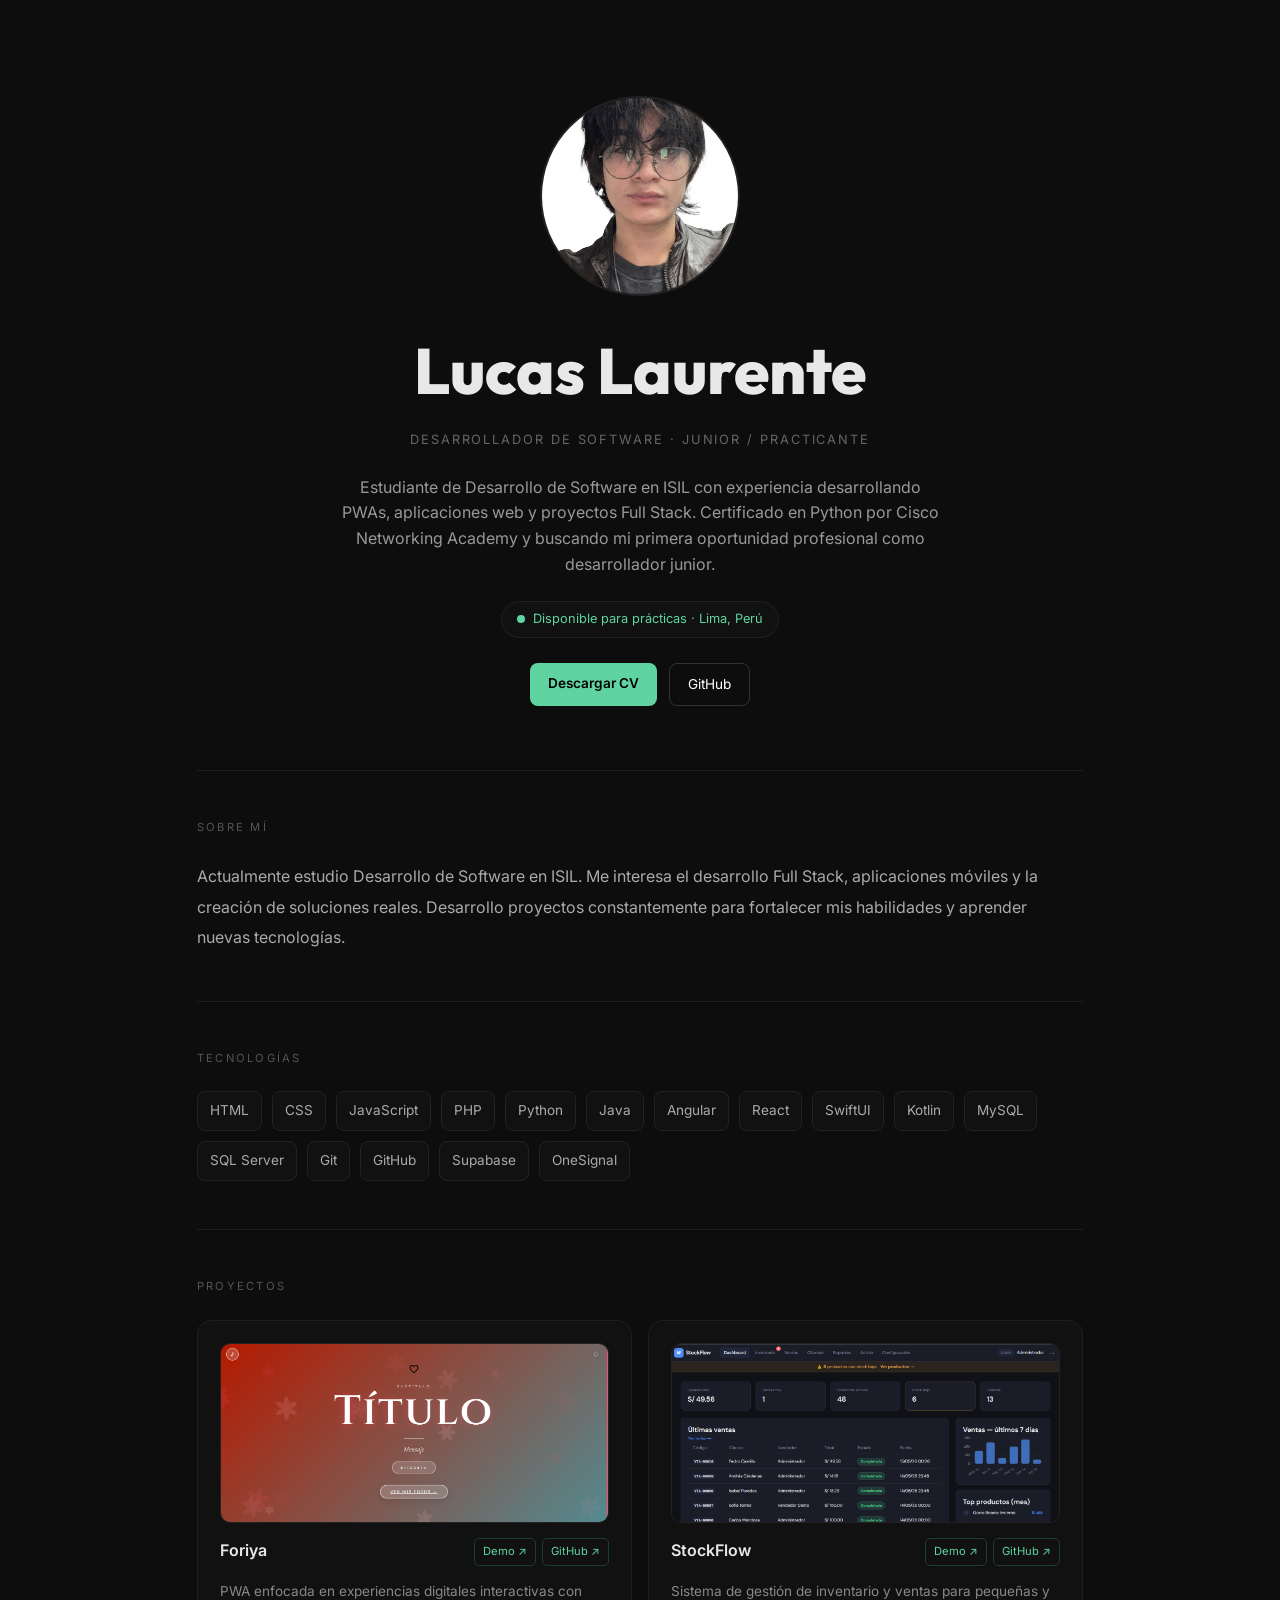
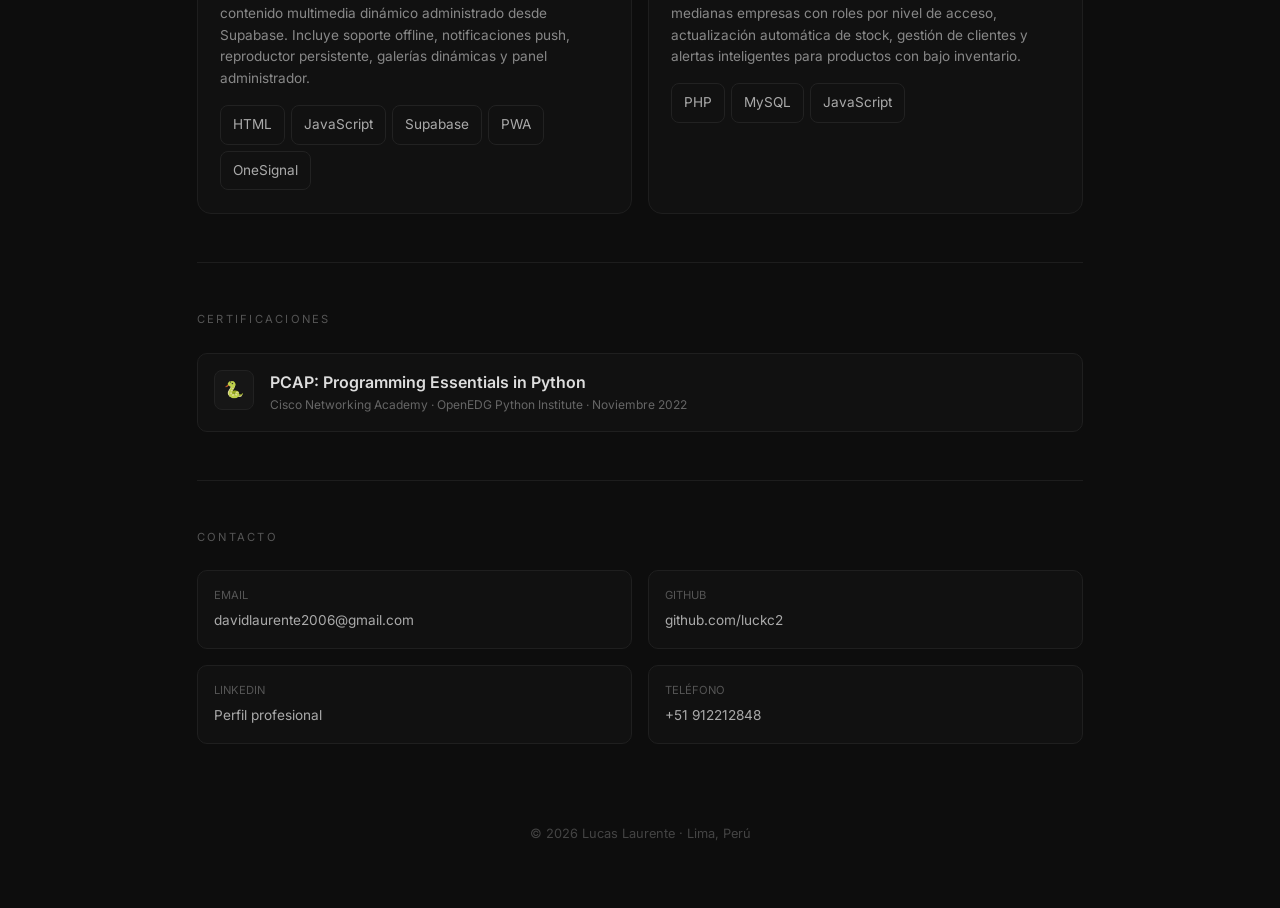
==== index.html @ bbde365a "Index incluido" ====
<!DOCTYPE html>
<html lang="es">
<head>
    <meta charset="UTF-8">
    <meta name="viewport" content="width=device-width, initial-scale=1.0">
    <title>Lucas Laurente | Desarrollador de Software</title>
    <link rel="preconnect" href="https://fonts.googleapis.com">
    <link href="https://fonts.googleapis.com/css2?family=Inter:wght@400;500;600;700&family=Outfit:wght@700;800&display=swap" rel="stylesheet">
    <link rel="stylesheet" href="css/style.css">
</head>
<body>
    <div class="wrap">
        <section class="hero">
            <div class="avatar">
                <img src="./img/foto.jpg" alt="Foto de Lucas Laurente">
            </div>
            <h1 class="hero-name">Lucas Laurente</h1>
            <div class="hero-role">
                Desarrollador de Software · Junior / Practicante
            </div>
            <p class="hero-desc">
                Estudiante de Desarrollo de Software en ISIL con experiencia desarrollando PWAs, aplicaciones web y proyectos Full Stack. Certificado en Python por Cisco Networking Academy y buscando mi primera oportunidad profesional como desarrollador junior.
            </p>
            <div class="badge">
                <div class="dot"></div>
                Disponible para prácticas · Lima, Perú
            </div>
            <div class="buttons">
                <a href="https://drive.google.com/file/d/1-w0pP5Vy-iEi6RSoiLbnZle4dA8LAqUu/view?usp=sharing" class="btn btn-main" target="_blank">Descargar CV</a>
                <a href="https://github.com/luckc2" class="btn btn-outline" target="_blank">GitHub</a>
            </div>
        </section>

        <hr class="divider">

        <section class="section">
            <div class="section-title">Sobre mí</div>
            <div class="about">
                Actualmente estudio Desarrollo de Software en ISIL. Me interesa el desarrollo Full Stack, aplicaciones móviles y la creación de soluciones reales. Desarrollo proyectos constantemente para fortalecer mis habilidades y aprender nuevas tecnologías.
            </div>
        </section>

        <hr class="divider">

        <section class="section">
            <div class="section-title">Tecnologías</div>
            <div class="tech-grid">
                <div class="tech">HTML</div>
                <div class="tech">CSS</div>
                <div class="tech">JavaScript</div>
                <div class="tech">PHP</div>
                <div class="tech">Python</div>
                <div class="tech">Java</div>
                <div class="tech">Angular</div>
                <div class="tech">React</div>
                <div class="tech">SwiftUI</div>
                <div class="tech">Kotlin</div>
                <div class="tech">MySQL</div>
                <div class="tech">SQL Server</div>
                <div class="tech">Git</div>
                <div class="tech">GitHub</div>
                <div class="tech">Supabase</div>
                <div class="tech">OneSignal</div>
            </div>
        </section>

        <hr class="divider">

        <section class="section">
            <div class="section-title">Proyectos</div>
            <div class="projects-grid">
                <div class="card">
                    <div class="project-image">
                        <img src="./img/foriya.png" alt="Proyecto Foriya">
                    </div>
                    <div class="card-top">
                        <div class="card-name">Foriya</div>
                        <div class="card-links">
                            <a href="https://foriyapwa.netlify.app/" class="card-link" target="_blank">Demo ↗</a>
                            <a href="https://github.com/luckc2/Foriya" class="card-link" target="_blank">GitHub ↗</a>
                        </div>
                    </div>
                    <div class="card-desc">
                        PWA enfocada en experiencias digitales interactivas con contenido multimedia dinámico administrado desde Supabase. Incluye soporte offline, notificaciones push, reproductor persistente, galerías dinámicas y panel administrador.
                    </div>
                    <div class="tags">
                        <span class="tech">HTML</span>
                        <span class="tech">JavaScript</span>
                        <span class="tech">Supabase</span>
                        <span class="tech">PWA</span>
                        <span class="tech">OneSignal</span>
                    </div>
                </div>

                <div class="card">
                    <div class="project-image">
                        <img src="./img/stockflow.png" alt="Proyecto StockFlow">
                    </div>
                    <div class="card-top">
                        <div class="card-name">StockFlow</div>
                        <div class="card-links">
                            <a href="#" class="card-link">Demo ↗</a>
                            <a href="https://github.com/luckc2/StockFlow" class="card-link">GitHub ↗</a>
                        </div>
                    </div>
                    <div class="card-desc">
                        Sistema de gestión de inventario y ventas para pequeñas y medianas empresas con roles por nivel de acceso, actualización automática de stock, gestión de clientes y alertas inteligentes para productos con bajo inventario.
                    </div>
                    <div class="tags">
                        <span class="tech">PHP</span>
                        <span class="tech">MySQL</span>
                        <span class="tech">JavaScript</span>
                    </div>
                </div>
            </div>
        </section>

        <hr class="divider">

        <section class="section">
            <div class="section-title">Certificaciones</div>
            <div class="certs-grid">
                <div class="cert">
                    <a href="https://drive.google.com/file/d/1JIcTLzSMX0CudnsTJNcV2WMCnLuW6yBX/view?usp=sharing" target="_blank">
                        <div class="cert-icon">🐍</div>
                        <div>
                            <div class="cert-name">PCAP: Programming Essentials in Python</div>
                            <div class="cert-meta">
                                Cisco Networking Academy · OpenEDG Python Institute · Noviembre 2022
                            </div>
                        </div>
                    </a>
                </div>
            </div>
        </section>

        <hr class="divider">

        <section class="section">
            <div class="section-title">Contacto</div>
            <div class="contact-row">
                <a href="mailto:davidlaurente2006@gmail.com" class="contact-item">
                    <div class="c-label">Email</div>
                    <div class="c-val">davidlaurente2006@gmail.com</div>
                </a>
                <a href="https://github.com/luckc2" target="_blank" class="contact-item">
                    <div class="c-label">GitHub</div>
                    <div class="c-val">github.com/luckc2</div>
                </a>
                <a href="https://www.linkedin.com/in/lucas-david-laurente-rojas-9a620129b/" target="_blank" class="contact-item">
                    <div class="c-label">LinkedIn</div>
                    <div class="c-val">Perfil profesional</div>
                </a>
                <a href="tel:+51912212848" class="contact-item">
                    <div class="c-label">Teléfono</div>
                    <div class="c-val">+51 912212848</div>
                </a>
            </div>
        </section>

        <footer>
            © 2026 Lucas Laurente · Lima, Perú
        </footer>
    </div>
</body>
</html>
---- css/style.css ----
* {
    margin: 0;
    padding: 0;
    box-sizing: border-box;
}

html {
    scroll-behavior: smooth;
}

body {
    font-family: 'Inter', sans-serif;
    background: #0d0d0d;
    color: #e8e8e8;
    line-height: 1.6;
}

.wrap {
    max-width: 950px;
    margin: auto;
    padding: 2rem;
}

.section {
    padding: 3rem 0;
}

.section-title {
    font-size: .7rem;
    letter-spacing: .2em;
    text-transform: uppercase;
    color: #555;
    margin-bottom: 1.5rem;
}

.divider {
    border: none;
    border-top: 1px solid #1d1d1d;
}

/* =================================*********
   HERO
   ========================================= */

.hero {
    text-align: center;
    padding: 4rem 0;
    animation: fade 1s ease;
}

.avatar {
    width: 200px;
    height: 200px;
    margin: auto;
    overflow: hidden;
    border-radius: 50%;
    border: 2px solid #222;
    margin-bottom: 1.5rem;
}

.avatar img {
    width: 100%;
    height: 100%;
    object-fit: cover;
}

.hero-name {
    font-family: 'Outfit';
    font-size: clamp(2.5rem, 7vw, 4rem);
    font-weight: 800;
}

.hero-role {
    font-size: .8rem;
    color: #666;
    letter-spacing: .15em;
    text-transform: uppercase;
    margin-top: 8px;
}

.hero-desc {
    max-width: 600px;
    margin: 1.5rem auto;
    color: #999;
}

.badge {
    display: inline-flex;
    align-items: center;
    gap: 8px;
    background: #111;
    border: 1px solid #222;
    padding: 7px 15px;
    border-radius: 50px;
    color: #5fd4a0;
    font-size: .8rem;
}

.dot {
    width: 8px;
    height: 8px;
    border-radius: 50%;
    background: #5fd4a0;
    animation: blink 2s infinite;
}

.buttons {
    display: flex;
    justify-content: center;
    gap: 12px;
    margin-top: 25px;
    flex-wrap: wrap;
}

.btn {
    padding: 10px 18px;
    border-radius: 8px;
    text-decoration: none;
    transition: .3s;
    font-size: .85rem;
}

.btn:hover {
    transform: translateY(-3px);
}

.btn-main {
    background: #5fd4a0;
    color: black;
    font-weight: 600;
}

.btn-outline {
    border: 1px solid #333;
    color: white;
}

/* =================================*********
   ABOUT
   ========================================= */

.about {
    line-height: 1.9;
    color: #aaa;
}

/* =================================*********
   TECH
   ========================================= */

.tech-grid {
    display: flex;
    flex-wrap: wrap;
    gap: 10px;
}

.tech {
    padding: 8px 12px;
    background: #111;
    border: 1px solid #222;
    border-radius: 8px;
    font-size: .85rem;
    color: #aaa;
    cursor: pointer;
    transition: .3s;
}

.tech:hover {
    transform: translateY(-4px);
    background: #161616;
    border-color: #333;
    color: white;
}

/* =================================*********
   PROYECTOS
   ========================================= */

.projects-grid {
    display: grid;
    grid-template-columns: repeat(auto-fit, minmax(320px, 1fr));
    gap: 1rem;
}

.card {
    background: #111;
    border: 1px solid #1e1e1e;
    padding: 1.4rem;
    border-radius: 14px;
    transition: .35s;
}

.card:hover {
    transform: translateY(-8px);
    border-color: #333;
}

.project-image {
    width: 100%;
    height: 180px;
    border-radius: 10px;
    overflow: hidden;
    margin-bottom: 15px;
    border: 1px solid #222;
}

.project-image img {
    width: 100%;
    height: 100%;
    object-fit: cover;
    transition: .6s;
}

.card:hover .project-image img {
    transform: scale(1.08);
}

.card-top {
    display: flex;
    justify-content: space-between;
    gap: 10px;
}

.card-name {
    font-size: 1rem;
    font-weight: 600;
}

.card-links {
    display: flex;
    gap: 6px;
}

.card-link {
    font-size: .7rem;
    color: #5fd4a0;
    text-decoration: none;
    border: 1px solid #1d3d2e;
    padding: 4px 8px;
    border-radius: 5px;
    transition: .3s;
}

.card-link:hover {
    transform: translateY(-3px);
    background: #163326;
    border-color: #2e5a47;
}

.card-desc {
    margin: 15px 0;
    font-size: .85rem;
    color: #888;
}

.tags {
    display: flex;
    flex-wrap: wrap;
    gap: 6px;
}

.tag {
    background: #161616;
    border: 1px solid #222;
    padding: 4px 8px;
    font-size: .7rem;
    border-radius: 5px;
    color: #777;
}

/* =================================*********
   CERTIFICACIONES
   ========================================= */

.certs-grid {
    display: grid;
    gap: 1rem;
}

.cert {
    background: #111;
    border: 1px solid #1f1f1f;
    padding: 1rem;
    border-radius: 10px;
    transition: .3s;
}

.cert:hover {
    transform: translateY(-4px);
}

.cert a {
    display: flex;
    gap: 1rem;
    text-decoration: none;
    color: inherit;
}

.cert-icon {
    width: 40px;
    height: 40px;
    background: #161616;
    border-radius: 8px;
    display: flex;
    align-items: center;
    justify-content: center;
    border: 1px solid #222;
}

.cert-name {
    font-weight: 600;
    color: #ddd;
}

.cert-meta {
    font-size: .75rem;
    color: #666;
}

/* =================================*********
   CONTACTO Y FOOTER
   ========================================= */

.contact-row {
    display: grid;
    grid-template-columns: 1fr 1fr;
    gap: 1rem;
}

.contact-item {
    background: #111;
    padding: 1rem;
    border-radius: 10px;
    border: 1px solid #1f1f1f;
    text-decoration: none;
    transition: .3s;
}

.contact-item:hover {
    transform: translateY(-5px);
}

.c-label {
    font-size: .7rem;
    color: #555;
    text-transform: uppercase;
    margin-bottom: 5px;
}

.c-val {
    color: #aaa;
    font-size: .85rem;
}

@media (max-width: 700px) {
    .contact-row {
        grid-template-columns: 1fr;
    }
}

footer {
    padding: 2rem;
    text-align: center;
    font-size: .8rem;
    color: #444;
}

/* =================================*********
   ANIMACIONES
   ========================================= */

@keyframes blink {
    50% {
        opacity: .2;
    }
}

@keyframes fade {
    from {
        opacity: 0;
        transform: translateY(20px);
    }
    to {
        opacity: 1;
        transform: none;
    }
}
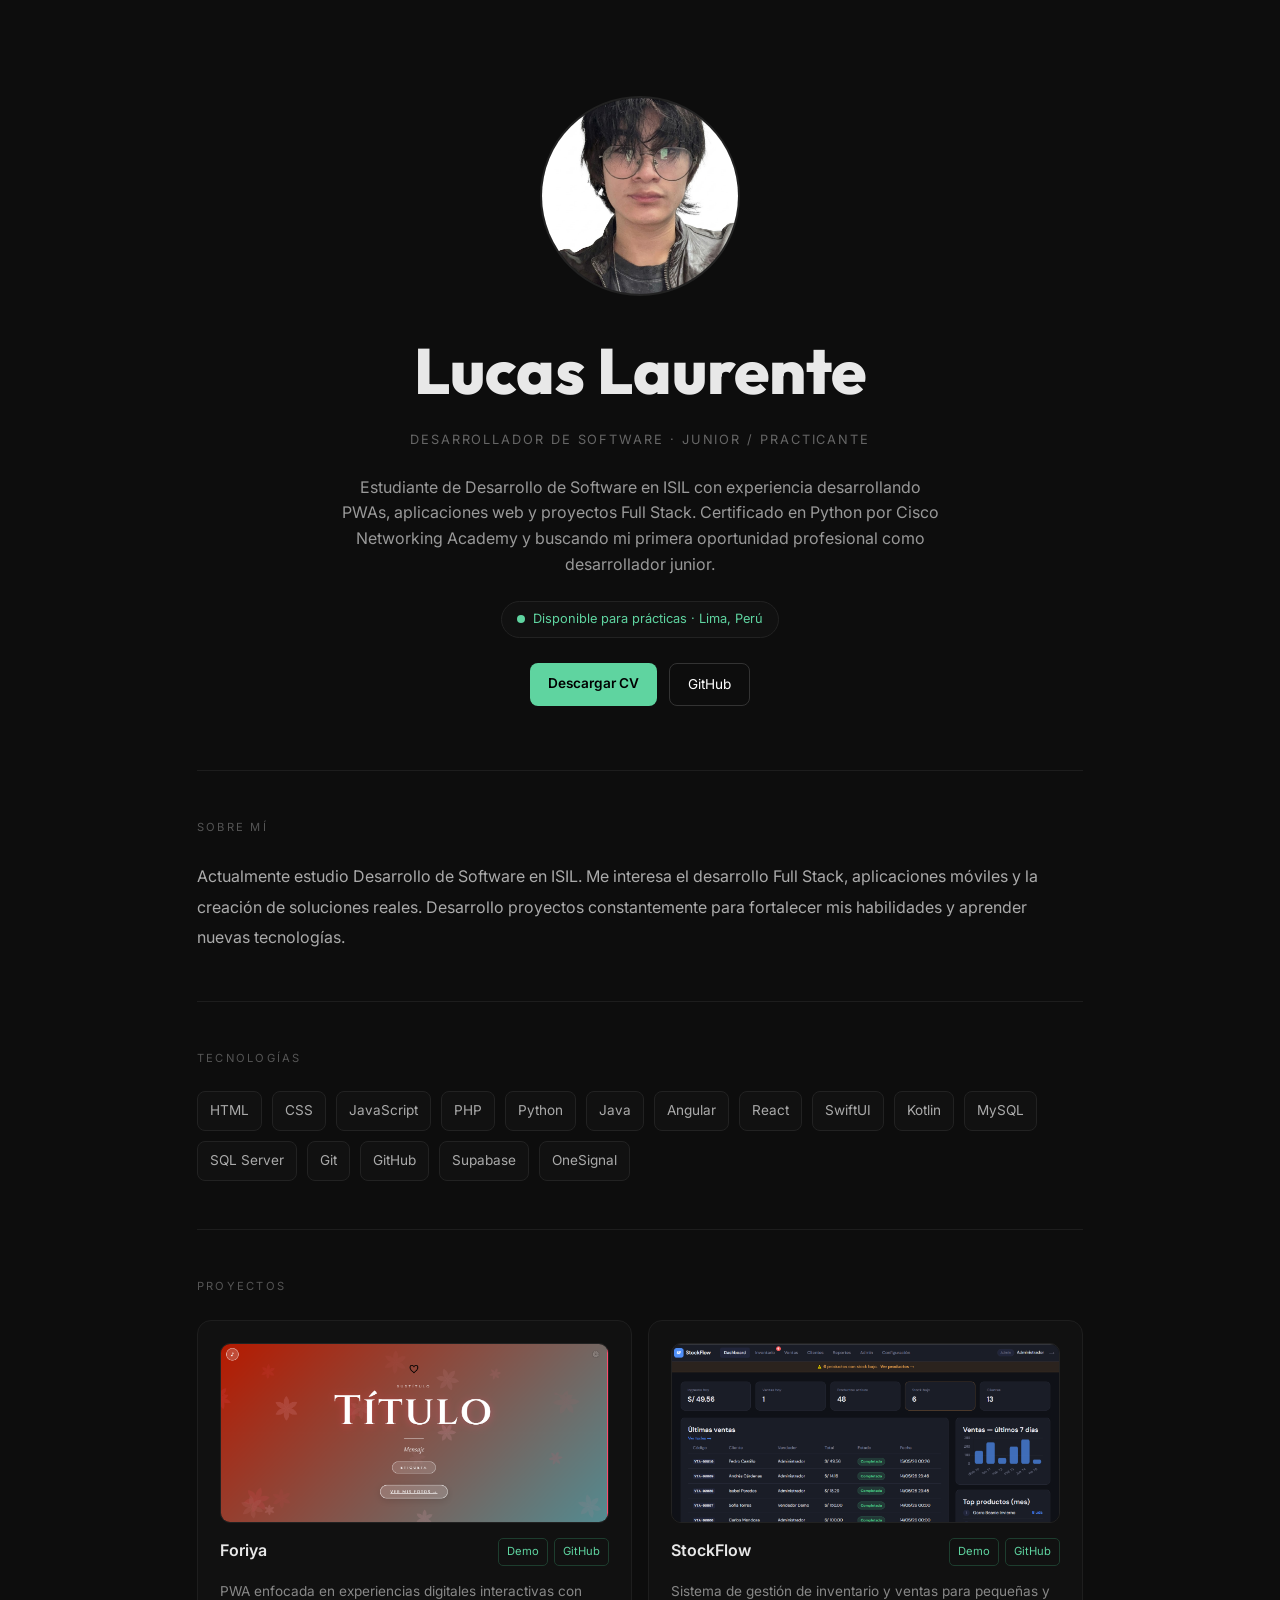
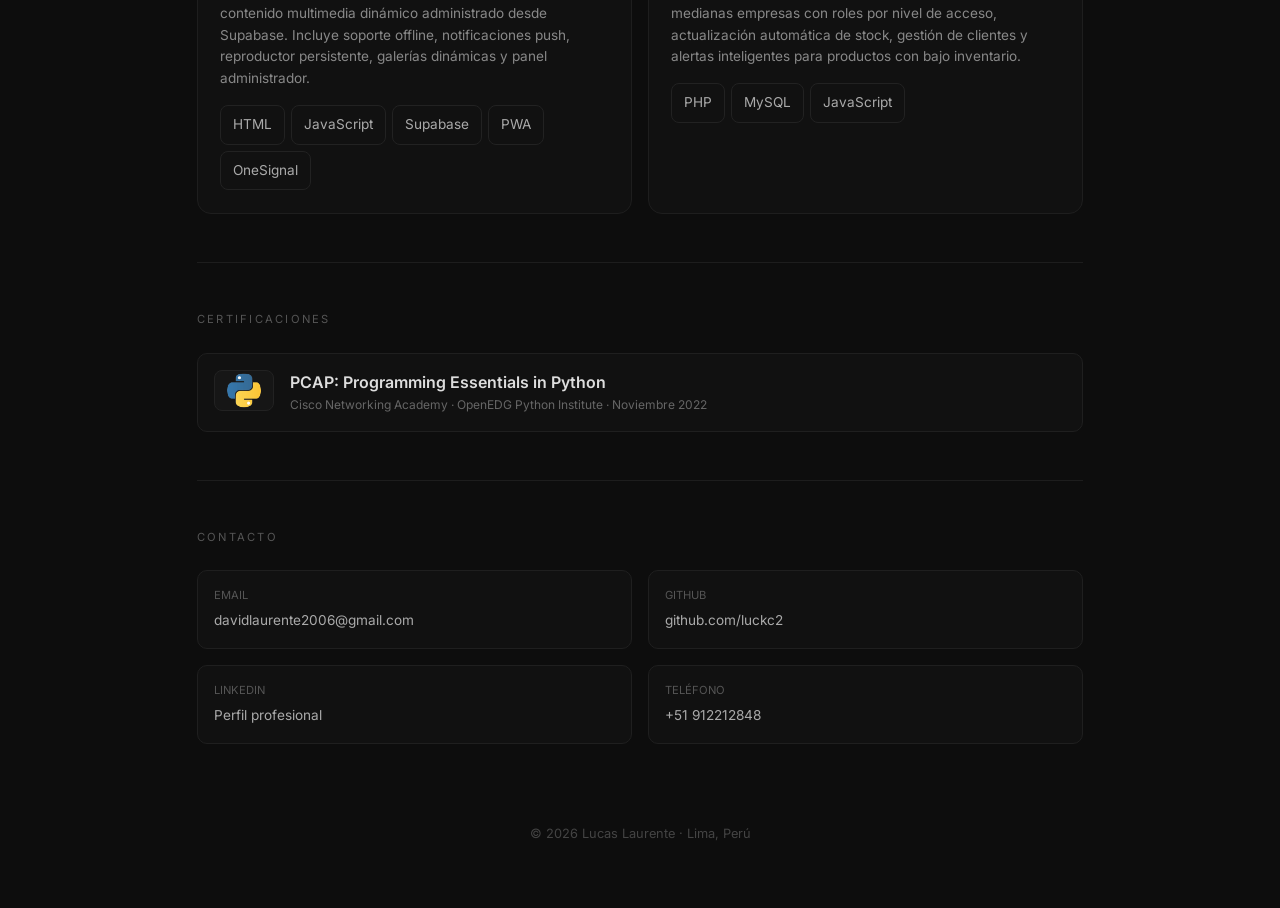
==== commit e488d21d: "Actualizado}" ====
--- a/index.html
+++ b/index.html
@@ -76,8 +76,8 @@
                     <div class="card-top">
                         <div class="card-name">Foriya</div>
                         <div class="card-links">
-                            <a href="https://foriyapwa.netlify.app/" class="card-link" target="_blank">Demo ↗</a>
-                            <a href="https://github.com/luckc2/Foriya" class="card-link" target="_blank">GitHub ↗</a>
+                            <a href="https://foriyapwa.netlify.app/" class="card-link" target="_blank">Demo</a>
+                            <a href="https://github.com/luckc2/Foriya" class="card-link" target="_blank">GitHub</a>
                         </div>
                     </div>
                     <div class="card-desc">
@@ -99,8 +99,8 @@
                     <div class="card-top">
                         <div class="card-name">StockFlow</div>
                         <div class="card-links">
-                            <a href="#" class="card-link">Demo ↗</a>
-                            <a href="https://github.com/luckc2/StockFlow" class="card-link">GitHub ↗</a>
+                            <a href="#" class="card-link">Demo</a>
+                            <a href="https://github.com/luckc2/StockFlow" class="card-link">GitHub</a>
                         </div>
                     </div>
                     <div class="card-desc">
@@ -122,7 +122,9 @@
             <div class="certs-grid">
                 <div class="cert">
                     <a href="https://drive.google.com/file/d/1JIcTLzSMX0CudnsTJNcV2WMCnLuW6yBX/view?usp=sharing" target="_blank">
-                        <div class="cert-icon">🐍</div>
+                        <div class="cert-icon-wrap">
+                            <img src="./img/python.png" class="cert-icon" alt="Certificación Python">
+                        </div>
                         <div>
                             <div class="cert-name">PCAP: Programming Essentials in Python</div>
                             <div class="cert-meta">
--- a/css/style.css
+++ b/css/style.css
@@ -297,8 +297,8 @@
 }
 
 .cert-icon {
-    width: 40px;
-    height: 40px;
+    width: 60px;
+    height: 41px;
     background: #161616;
     border-radius: 8px;
     display: flex;
